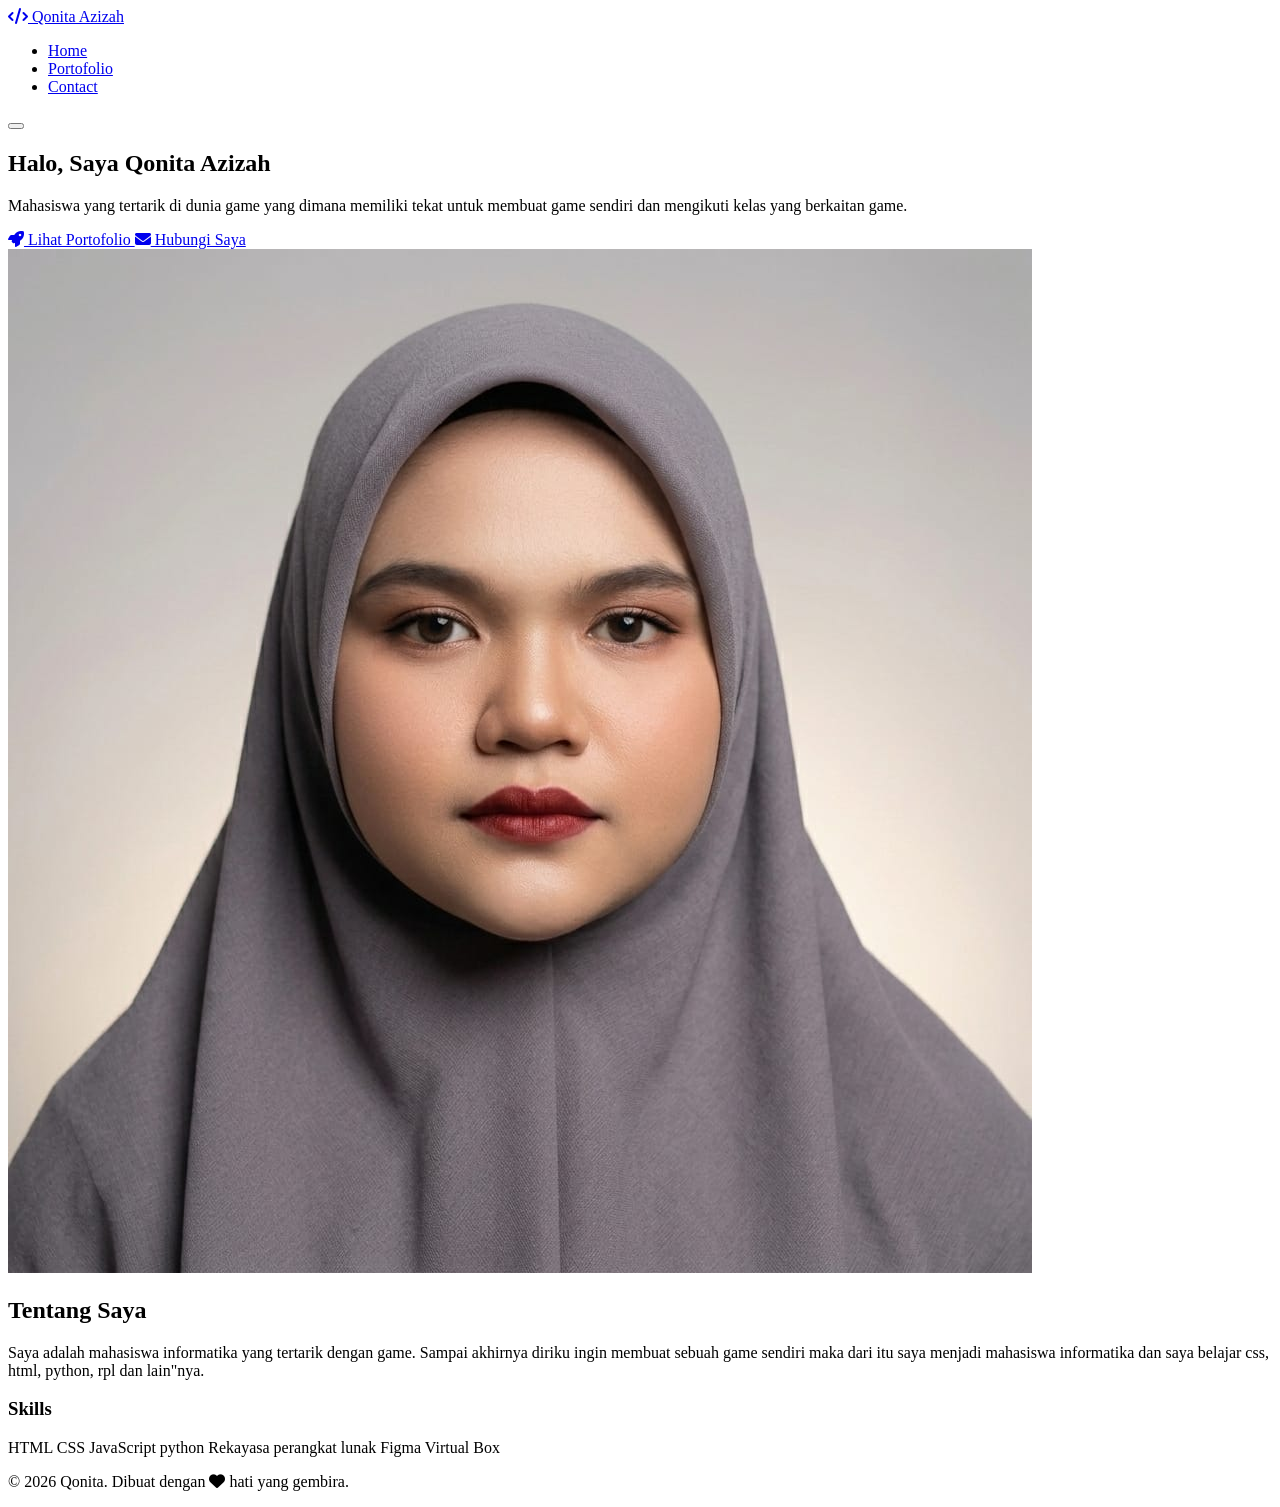
==== index.html @ 4d8f8a54 "Add files via upload" ====
<!DOCTYPE html>
<html lang="id">
<head>
    <meta charset="UTF-8">
    <meta name="viewport" content="width=device-width, initial-scale=1.0">
    <meta name="description" content="Website personal Qonita Azizah - Mahasiswa Informatika">
    <title>Qonita Azizah - Mahasiswa Informatika</title>
    <link rel="icon" type="image/x-icon" href="aku.jpeg">
    <link rel="stylesheet" href="css/style.css">
    <link href="https://fonts.googleapis.com/css2?family=Poppins:wght@300;400;500;600;700&display=swap" rel="stylesheet">
    <link rel="stylesheet" href="https://cdnjs.cloudflare.com/ajax/libs/font-awesome/6.4.0/css/all.min.css">
</head>
<body>
    <header class="header">
        <nav class="nav" role="navigation" aria-label="Navigasi utama">
            <div class="nav-brand">
                <a href="index.html" aria-label="Halaman utama Qonita Azizah">
                    <i class="fas fa-code"></i> Qonita Azizah
                </a>
            </div>
            <ul class="nav-menu">
                <li><a href="index.html" class="nav-link active">Home</a></li>
                <li><a href="portfolio.html" class="nav-link">Portofolio</a></li>
                <li><a href="contact.html" class="nav-link">Contact</a></li>
            </ul>
            <button class="menu-toggle" aria-label="Toggle menu" aria-expanded="false">
                <span></span>
                <span></span>
                <span></span>
            </button>
        </nav>
    </header>

    <main>
        <section class="hero">
            <div class="container">
                <div class="hero-content">
                    <div class="hero-text">
                        <h1 class="hero-title">
                            Halo, Saya <span class="gradient-text">Qonita Azizah</span>
                        </h1>
                        <p class="hero-subtitle">
                            Mahasiswa yang tertarik di dunia game yang dimana memiliki tekat
                            untuk membuat game sendiri dan mengikuti kelas yang berkaitan game.
                        </p>
                        <div class="hero-buttons">
                            <a href="portfolio.html" class="btn btn-primary">
                                <i class="fas fa-rocket"></i> Lihat Portofolio
                            </a>
                            <a href="contact.html" class="btn btn-secondary">
                                <i class="fas fa-envelope"></i> Hubungi Saya
                            </a>
                        </div>
                    </div>
                    <div class="hero-image">
                        <div class="profile-image">
                            <img src="aku.jpeg" alt="Foto profil Qonita Azizah, Mahasiswa Informatika" loading="lazy">
                        </div>
                    </div>
                </div>
            </div>
        </section>

        <section class="about">
            <div class="container">
                <h2 class="section-title">Tentang Saya</h2>
                <div class="about-content">
                    <div class="about-text">
                        <p>
                            Saya adalah mahasiswa informatika yang tertarik dengan game. Sampai akhirnya
                            diriku ingin membuat sebuah game sendiri maka dari itu saya menjadi mahasiswa informatika
                            dan saya belajar css, html, python, rpl dan lain"nya. 
                        </p>
                        <div class="skills">
                            <h3>Skills</h3>
                            <div class="skills-grid">
                                <span class="skill-tag">HTML</span>
                                <span class="skill-tag">CSS</span>
                                <span class="skill-tag">JavaScript</span>
                                <span class="skill-tag">python</span>
                                <span class="skill-tag">Rekayasa perangkat lunak</span>
                                <span class="skill-tag">Figma</span>
                                <span class="skill-tag">Virtual Box</span>
                            </div>
                        </div>
                    </div>
                </div>
            </div>
        </section>
    </main>

    <footer class="footer">
        <div class="container">
            <div class="footer-content">
                <p>&copy; 2026 Qonita. Dibuat dengan <i class="fas fa-heart"></i> hati yang gembira.</p>
            </div>
        </div>
    </footer>

    <script>
        // Mobile menu toggle
        const menuToggle = document.querySelector('.menu-toggle');
        const navMenu = document.querySelector('.nav-menu');
        
        menuToggle.addEventListener('click', () => {
            const expanded = menuToggle.getAttribute('aria-expanded') === 'true';
            menuToggle.setAttribute('aria-expanded', !expanded);
            navMenu.classList.toggle('active');
        });
    </script>
</body>
</html>
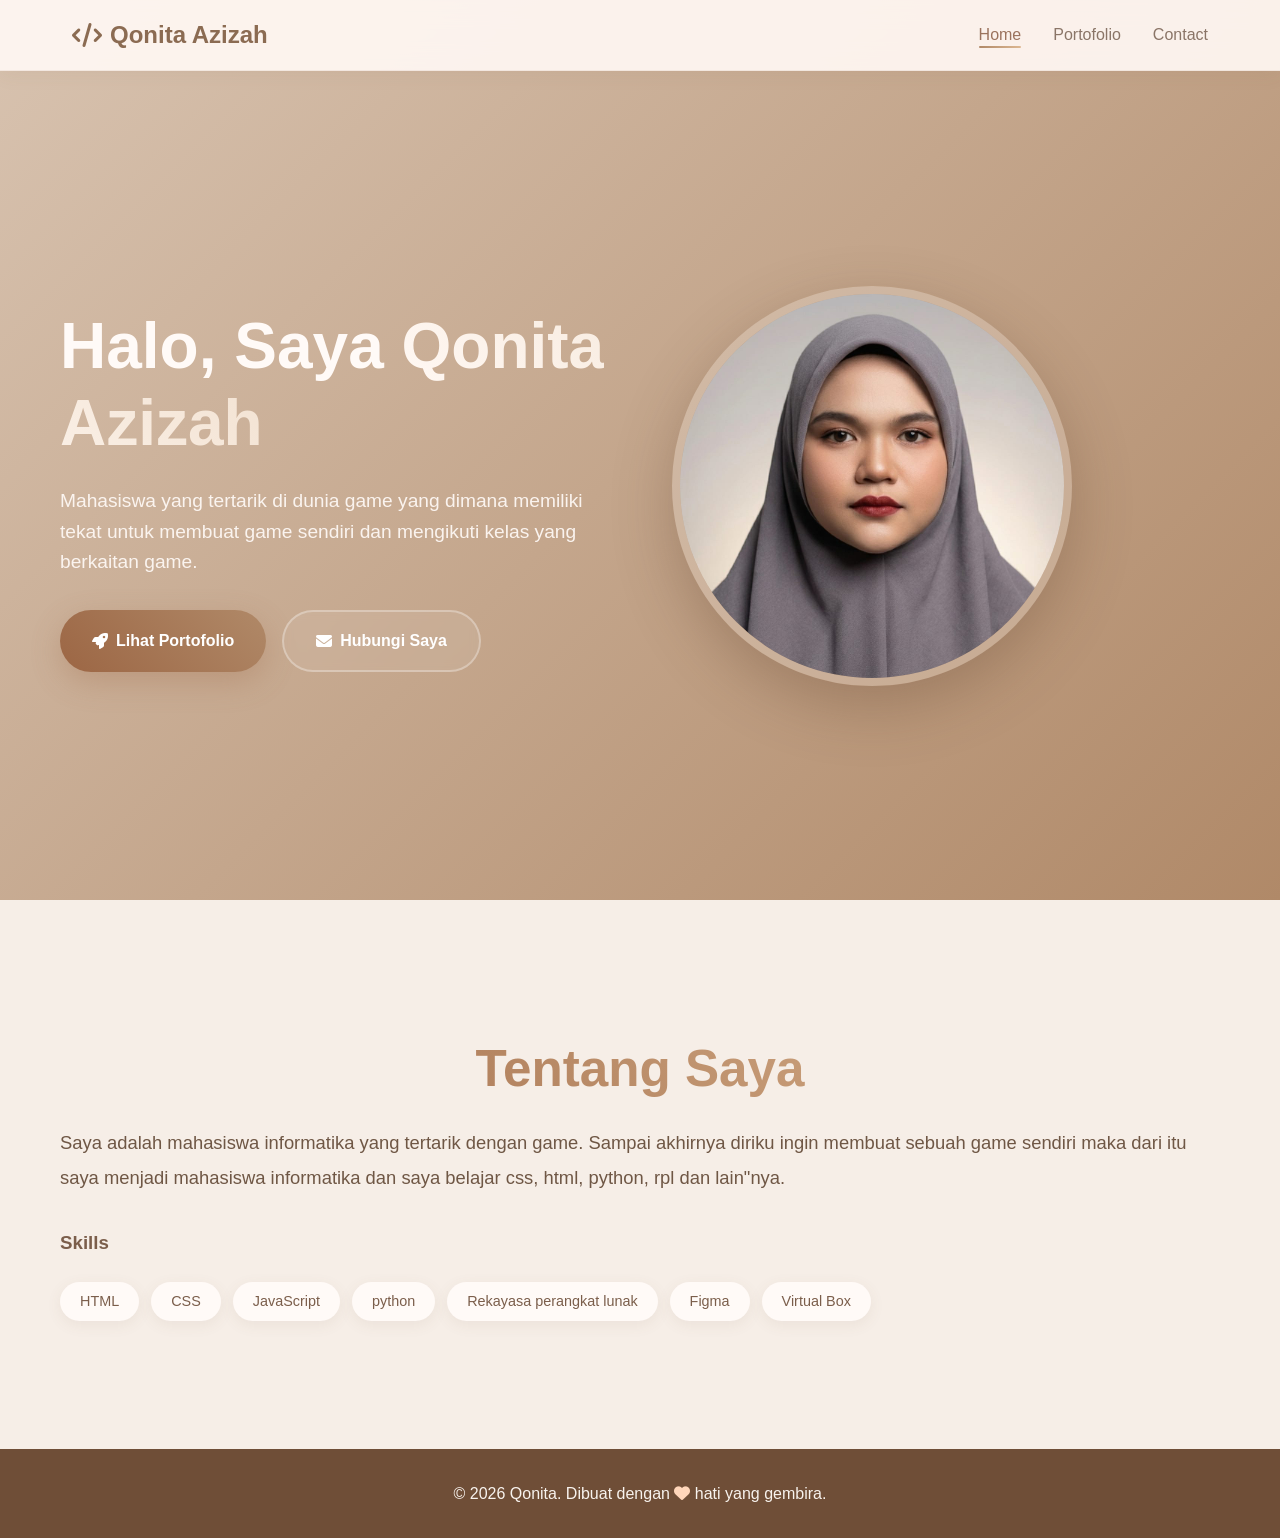
==== commit 73a7f20e: "Update index.html" ====
--- a/index.html
+++ b/index.html
@@ -6,7 +6,7 @@
     <meta name="description" content="Website personal Qonita Azizah - Mahasiswa Informatika">
     <title>Qonita Azizah - Mahasiswa Informatika</title>
     <link rel="icon" type="image/x-icon" href="aku.jpeg">
-    <link rel="stylesheet" href="css/style.css">
+    <link rel="stylesheet" href="style.css">
     <link href="https://fonts.googleapis.com/css2?family=Poppins:wght@300;400;500;600;700&display=swap" rel="stylesheet">
     <link rel="stylesheet" href="https://cdnjs.cloudflare.com/ajax/libs/font-awesome/6.4.0/css/all.min.css">
 </head>
@@ -109,4 +109,4 @@
         });
     </script>
 </body>
-</html>+</html>
--- a/style.css
+++ b/style.css
@@ -0,0 +1,523 @@
+/* Reset dan Base Styles */
+* {
+    margin: 0;
+    padding: 0;
+    box-sizing: border-box;
+}
+
+body {
+    font-family: 'Poppins', -apple-system, BlinkMacSystemFont, sans-serif;
+    line-height: 1.6;
+    color: #5c4635;
+    overflow-x: hidden;
+    background: #f8f3ee;
+}
+
+.container {
+    max-width: 1200px;
+    margin: 0 auto;
+    padding: 0 20px;
+}
+
+/* Header & Navigation */
+.header {
+    position: fixed;
+    top: 0;
+    width: 100%;
+    background: rgba(255, 248, 243, 0.92);
+    backdrop-filter: blur(12px);
+    z-index: 1000;
+    box-shadow: 0 2px 20px rgba(120, 90, 70, 0.08);
+    transition: all 0.3s ease;
+    border-bottom: 1px solid rgba(190, 160, 140, 0.15);
+}
+
+.nav {
+    display: flex;
+    justify-content: space-between;
+    align-items: center;
+    padding: 1rem 2rem;
+    max-width: 1200px;
+    margin: 0 auto;
+}
+
+.nav-brand {
+    font-size: 1.5rem;
+    font-weight: 700;
+    color: #8b6b52;
+}
+
+.nav-brand a {
+    text-decoration: none;
+    color: inherit;
+    display: flex;
+    align-items: center;
+    gap: 0.5rem;
+}
+
+.nav-menu {
+    display: flex;
+    list-style: none;
+    gap: 2rem;
+    align-items: center;
+}
+
+.nav-link {
+    text-decoration: none;
+    color: #8a7567;
+    font-weight: 500;
+    transition: all 0.3s ease;
+    position: relative;
+}
+
+.nav-link:hover,
+.nav-link.active {
+    color: #9b735d;
+}
+
+.nav-link.active::after {
+    content: '';
+    position: absolute;
+    bottom: -5px;
+    left: 0;
+    width: 100%;
+    height: 2px;
+    background: linear-gradient(90deg, #b08968, #ddb892);
+    border-radius: 10px;
+}
+
+.menu-toggle {
+    display: none;
+    flex-direction: column;
+    background: none;
+    border: none;
+    cursor: pointer;
+    padding: 0.5rem;
+}
+
+.menu-toggle span {
+    width: 25px;
+    height: 3px;
+    background: #7b5e4b;
+    margin: 3px 0;
+    transition: 0.3s;
+}
+
+/* Hero Section */
+.hero {
+    min-height: 100vh;
+    display: flex;
+    align-items: center;
+    padding-top: 80px;
+    background: linear-gradient(135deg, #d8c3b0 0%, #b08968 100%);
+    color: #fffaf7;
+}
+
+.hero-content {
+    display: grid;
+    grid-template-columns: 1fr 1fr;
+    gap: 4rem;
+    align-items: center;
+}
+
+.hero-title {
+    font-size: clamp(2.5rem, 5vw, 4rem);
+    font-weight: 700;
+    margin-bottom: 1.5rem;
+    line-height: 1.2;
+}
+
+.gradient-text {
+    background: linear-gradient(45deg, #fff8f3, #f3e3d3);
+    -webkit-background-clip: text;
+    -webkit-text-fill-color: transparent;
+    background-clip: text;
+}
+
+.hero-subtitle {
+    font-size: 1.2rem;
+    margin-bottom: 2rem;
+    opacity: 0.92;
+    font-weight: 300;
+}
+
+.hero-buttons {
+    display: flex;
+    gap: 1rem;
+    flex-wrap: wrap;
+}
+
+.btn {
+    display: inline-flex;
+    align-items: center;
+    gap: 0.5rem;
+    padding: 1rem 2rem;
+    border-radius: 50px;
+    text-decoration: none;
+    font-weight: 600;
+    transition: all 0.3s ease;
+    border: none;
+    cursor: pointer;
+    font-size: 1rem;
+}
+
+.btn-primary {
+    background: linear-gradient(45deg, #9c6644, #b08968);
+    color: white;
+    box-shadow: 0 10px 30px rgba(156, 102, 68, 0.3);
+}
+
+.btn-primary:hover {
+    transform: translateY(-3px);
+    box-shadow: 0 15px 40px rgba(156, 102, 68, 0.45);
+}
+
+.btn-secondary {
+    background: rgba(255, 255, 255, 0.08);
+    color: white;
+    border: 2px solid rgba(255, 255, 255, 0.3);
+    backdrop-filter: blur(5px);
+}
+
+.btn-secondary:hover {
+    background: white;
+    color: #9c6644;
+    border-color: white;
+}
+
+.profile-image {
+    position: relative;
+    animation: float 6s ease-in-out infinite;
+}
+
+.profile-image img {
+    width: 100%;
+    max-width: 400px;
+    border-radius: 50%;
+    border: 8px solid rgba(255, 255, 255, 0.2);
+    box-shadow: 0 20px 60px rgba(90, 60, 40, 0.3);
+}
+
+@keyframes float {
+    0%, 100% { transform: translateY(0px); }
+    50% { transform: translateY(-20px); }
+}
+
+/* Section Styles */
+.section-title {
+    font-size: clamp(2rem, 4vw, 3.5rem);
+    text-align: center;
+    margin-bottom: 1rem;
+    background: linear-gradient(45deg, #9c6644, #ddb892);
+    -webkit-background-clip: text;
+    -webkit-text-fill-color: transparent;
+    background-clip: text;
+}
+
+.section-subtitle {
+    text-align: center;
+    font-size: 1.2rem;
+    color: #8a7567;
+    margin-bottom: 4rem;
+}
+
+.about {
+    padding: 8rem 0;
+    background: #f6eee7;
+}
+
+.about-text p {
+    font-size: 1.15rem;
+    line-height: 1.9;
+    color: #6f5745;
+    margin-bottom: 2rem;
+}
+
+.skills h3 {
+    margin-bottom: 1.5rem;
+    color: #7b5e4b;
+}
+
+.skills-grid {
+    display: flex;
+    flex-wrap: wrap;
+    gap: 0.75rem;
+}
+
+.skill-tag {
+    background: #fffaf7;
+    padding: 0.5rem 1.25rem;
+    border-radius: 50px;
+    font-size: 0.9rem;
+    font-weight: 500;
+    box-shadow: 0 4px 15px rgba(120, 90, 70, 0.08);
+    transition: all 0.3s ease;
+    color: #7b5e4b;
+}
+
+.skill-tag:hover {
+    transform: translateY(-2px);
+    background: linear-gradient(45deg, #b08968, #ddb892);
+    color: white;
+    box-shadow: 0 8px 25px rgba(176, 137, 104, 0.3);
+}
+
+/* Portfolio */
+.portfolio-hero {
+    padding: 8rem 0 4rem;
+    background: linear-gradient(135deg, #f8f1ea 0%, #ead7c5 100%);
+    text-align: center;
+    color: #6b4f3d;
+}
+
+.portfolio {
+    padding: 4rem 0 8rem;
+    background: #fffaf7;
+}
+
+.portfolio-grid {
+    display: grid;
+    grid-template-columns: repeat(auto-fit, minmax(350px, 1fr));
+    gap: 2rem;
+}
+
+.portfolio-item {
+    position: relative;
+    border-radius: 20px;
+    overflow: hidden;
+    box-shadow: 0 20px 60px rgba(120, 90, 70, 0.12);
+    transition: all 0.4s ease;
+    background: white;
+}
+
+.portfolio-item:hover {
+    transform: translateY(-15px);
+    box-shadow: 0 30px 80px rgba(120, 90, 70, 0.2);
+}
+
+.portfolio-image {
+    position: relative;
+    height: 300px;
+    overflow: hidden;
+}
+
+.portfolio-image img {
+    width: 100%;
+    height: 100%;
+    object-fit: cover;
+    transition: transform 0.4s ease;
+}
+
+.portfolio-item:hover .portfolio-image img {
+    transform: scale(1.1);
+}
+
+.portfolio-overlay {
+    position: absolute;
+    top: 0;
+    left: 0;
+    right: 0;
+    bottom: 0;
+    background: linear-gradient(
+        45deg,
+        rgba(156, 102, 68, 0.95),
+        rgba(221, 184, 146, 0.95)
+    );
+    display: flex;
+    align-items: center;
+    justify-content: center;
+    opacity: 0;
+    transition: opacity 0.4s ease;
+}
+
+.portfolio-item:hover .portfolio-overlay {
+    opacity: 1;
+}
+
+.portfolio-info {
+    text-align: center;
+    color: white;
+    padding: 2rem;
+    max-width: 90%;
+}
+
+.portfolio-info h3 {
+    font-size: 1.5rem;
+    margin-bottom: 1rem;
+}
+
+.portfolio-info p {
+    margin-bottom: 2rem;
+    opacity: 0.9;
+}
+
+.portfolio-links {
+    display: flex;
+    gap: 1rem;
+    justify-content: center;
+    flex-wrap: wrap;
+}
+
+.btn-sm {
+    padding: 0.75rem 1.5rem;
+    font-size: 0.9rem;
+}
+/* Contact */
+.contact {
+    padding: 4rem 0 8rem;
+    background: #f6eee7;
+}
+
+.contact-item {
+    display: flex;
+    align-items: flex-start;
+    gap: 1rem;
+    margin-bottom: 2rem;
+    padding: 1.5rem;
+    background: #fffaf7;
+    border-radius: 18px;
+    box-shadow: 0 10px 30px rgba(120, 90, 70, 0.08);
+    transition: transform 0.3s ease;
+}
+
+.contact-item:hover {
+    transform: translateY(-5px);
+}
+
+.contact-item i {
+    font-size: 1.5rem;
+    color: #b08968;
+}
+
+/* Social Media */
+.social-links {
+    display: flex;
+    align-items: center;
+    gap: 1rem;
+    margin-top: 2rem;
+    flex-wrap: wrap;
+}
+
+.social-links a {
+    width: 58px;
+    height: 58px;
+    border-radius: 50%;
+    background: linear-gradient(135deg, #b08968, #ddb892);
+    display: flex;
+    align-items: center;
+    justify-content: center;
+    color: white;
+    font-size: 1.3rem;
+    text-decoration: none;
+    transition: all 0.3s ease;
+    box-shadow: 0 8px 20px rgba(176, 137, 104, 0.25);
+}
+
+.social-links a:hover {
+    transform: translateY(-5px) scale(1.08);
+    background: linear-gradient(135deg, #9c6644, #c89b7b);
+    box-shadow: 0 15px 30px rgba(156, 102, 68, 0.35);
+}
+
+.contact-form {
+    background: #fffaf7;
+    padding: 2.5rem;
+    border-radius: 24px;
+    box-shadow: 0 20px 60px rgba(120, 90, 70, 0.08);
+}
+
+.form-group input,
+.form-group textarea {
+    width: 100%;
+    padding: 1rem;
+    border: 2px solid #ead7c5;
+    border-radius: 14px;
+    background: #fffdfb;
+    font-family: inherit;
+    font-size: 1rem;
+    transition: all 0.3s ease;
+    color: #6f5745;
+}
+
+.form-group input:focus,
+.form-group textarea:focus {
+    outline: none;
+    border-color: #b08968;
+    box-shadow: 0 0 0 4px rgba(176, 137, 104, 0.12);
+}
+
+/* Footer */
+.footer {
+    background: #6f4e37;
+    color: #f8f3ee;
+    text-align: center;
+    padding: 2rem 0;
+}
+
+.footer i {
+    color: #ffd6ba;
+}
+
+/* Responsive */
+@media (max-width: 768px) {
+    .menu-toggle {
+        display: flex;
+    }
+
+    .nav-menu {
+        position: fixed;
+        left: -100%;
+        top: 70px;
+        flex-direction: column;
+        background-color: #fffaf7;
+        width: 100%;
+        text-align: center;
+        transition: 0.3s;
+        padding: 2rem 0;
+    }
+
+    .nav-menu.active {
+        left: 0;
+    }
+
+    .hero-content,
+    .about-content,
+    .contact-content {
+        grid-template-columns: 1fr;
+        text-align: center;
+    }
+
+    .hero-buttons {
+        justify-content: center;
+    }
+
+    .portfolio-grid {
+        grid-template-columns: 1fr;
+    }
+}
+
+@media (max-width: 480px) {
+    .nav {
+        padding: 1rem;
+    }
+
+    .hero-buttons {
+        flex-direction: column;
+        align-items: center;
+    }
+
+    .btn {
+        width: 100%;
+        max-width: 280px;
+        justify-content: center;
+    }
+
+    .contact-form {
+        padding: 1.5rem;
+    }
+}
+
+/* Smooth Scroll */
+html {
+    scroll-behavior: smooth;
+}
